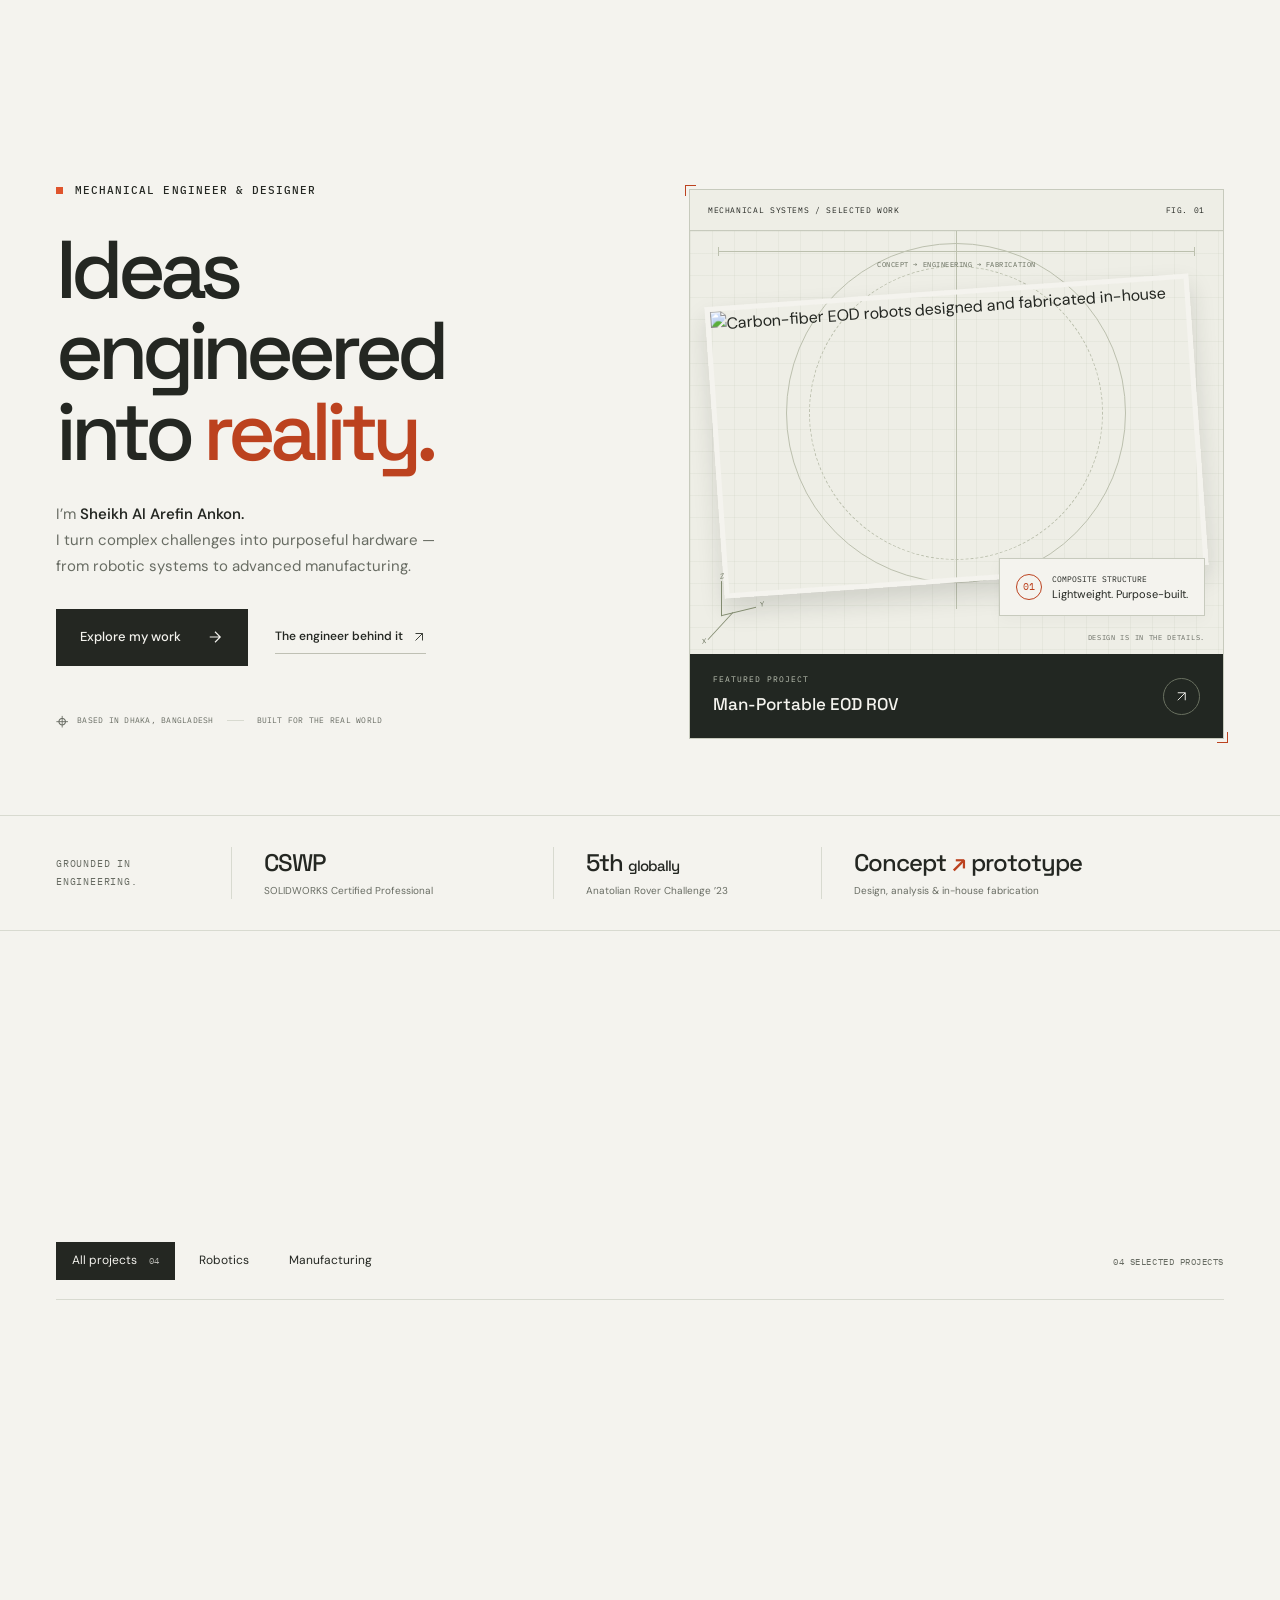
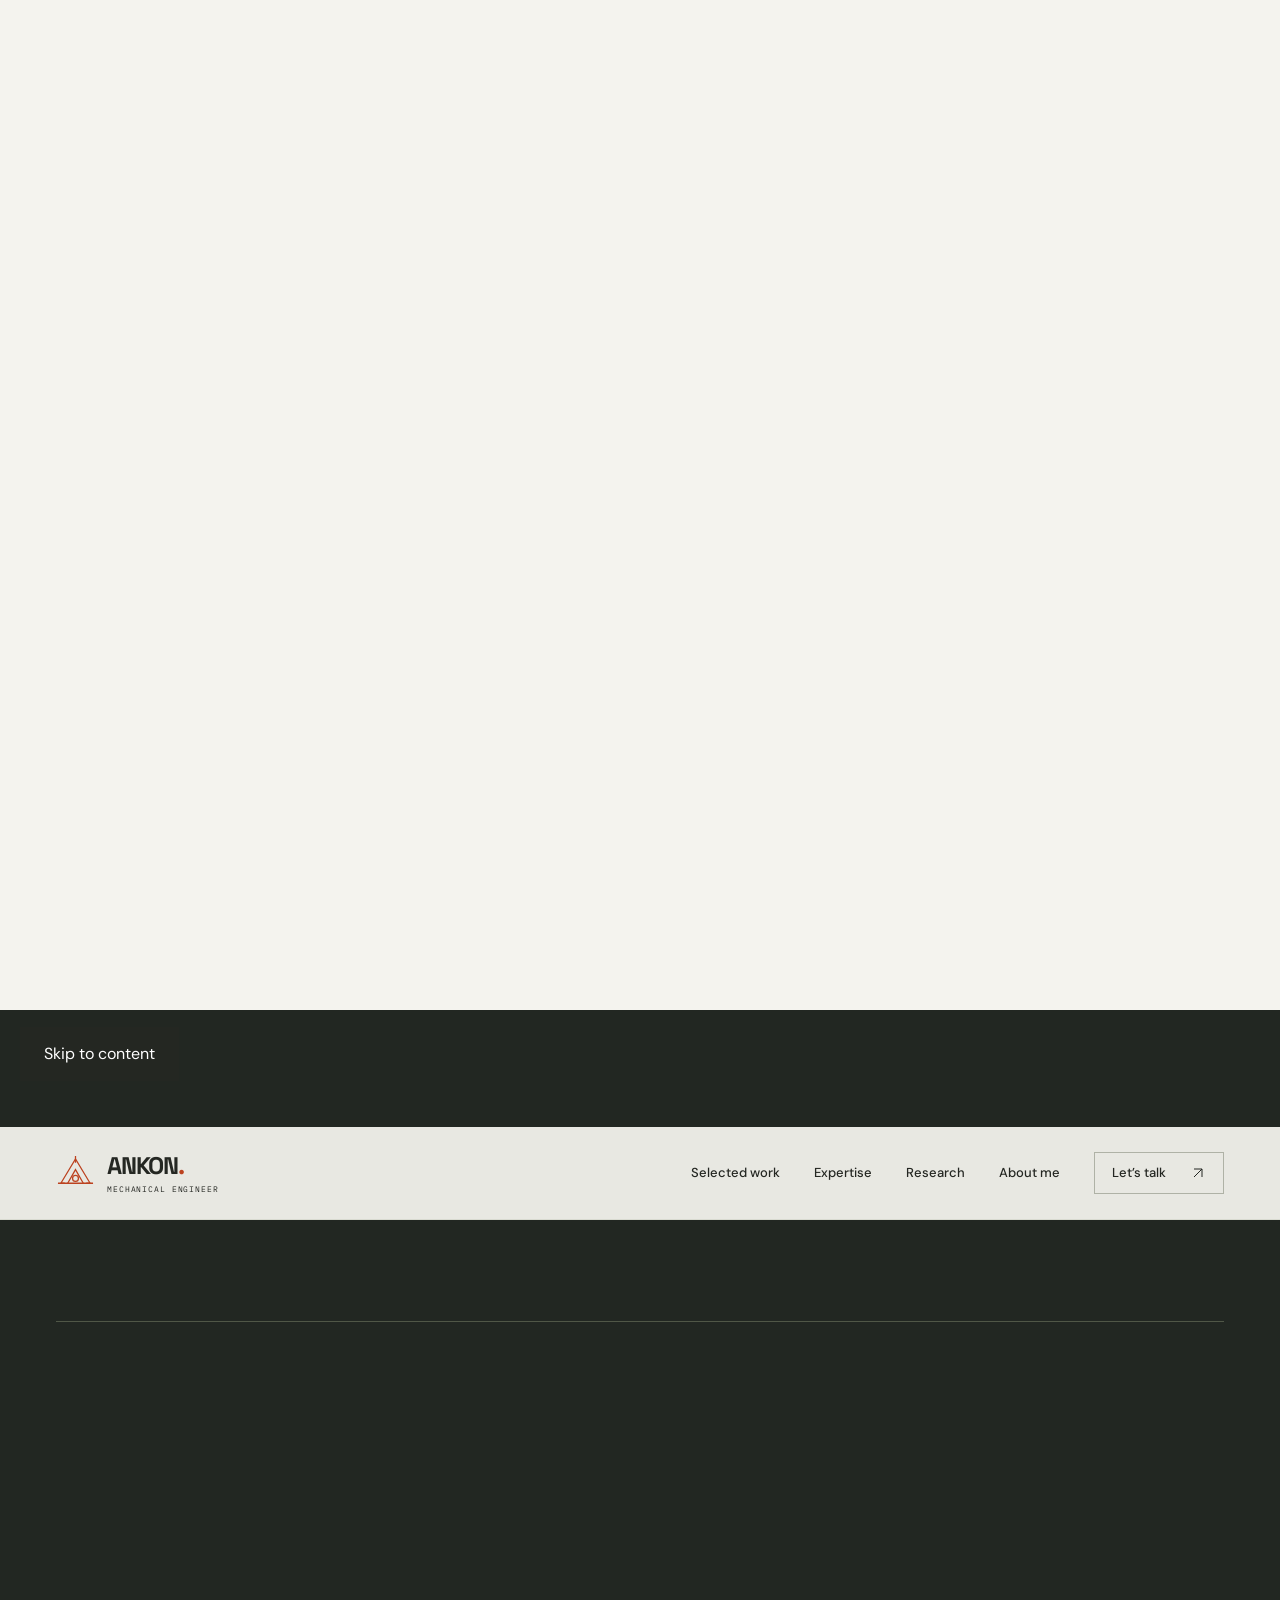
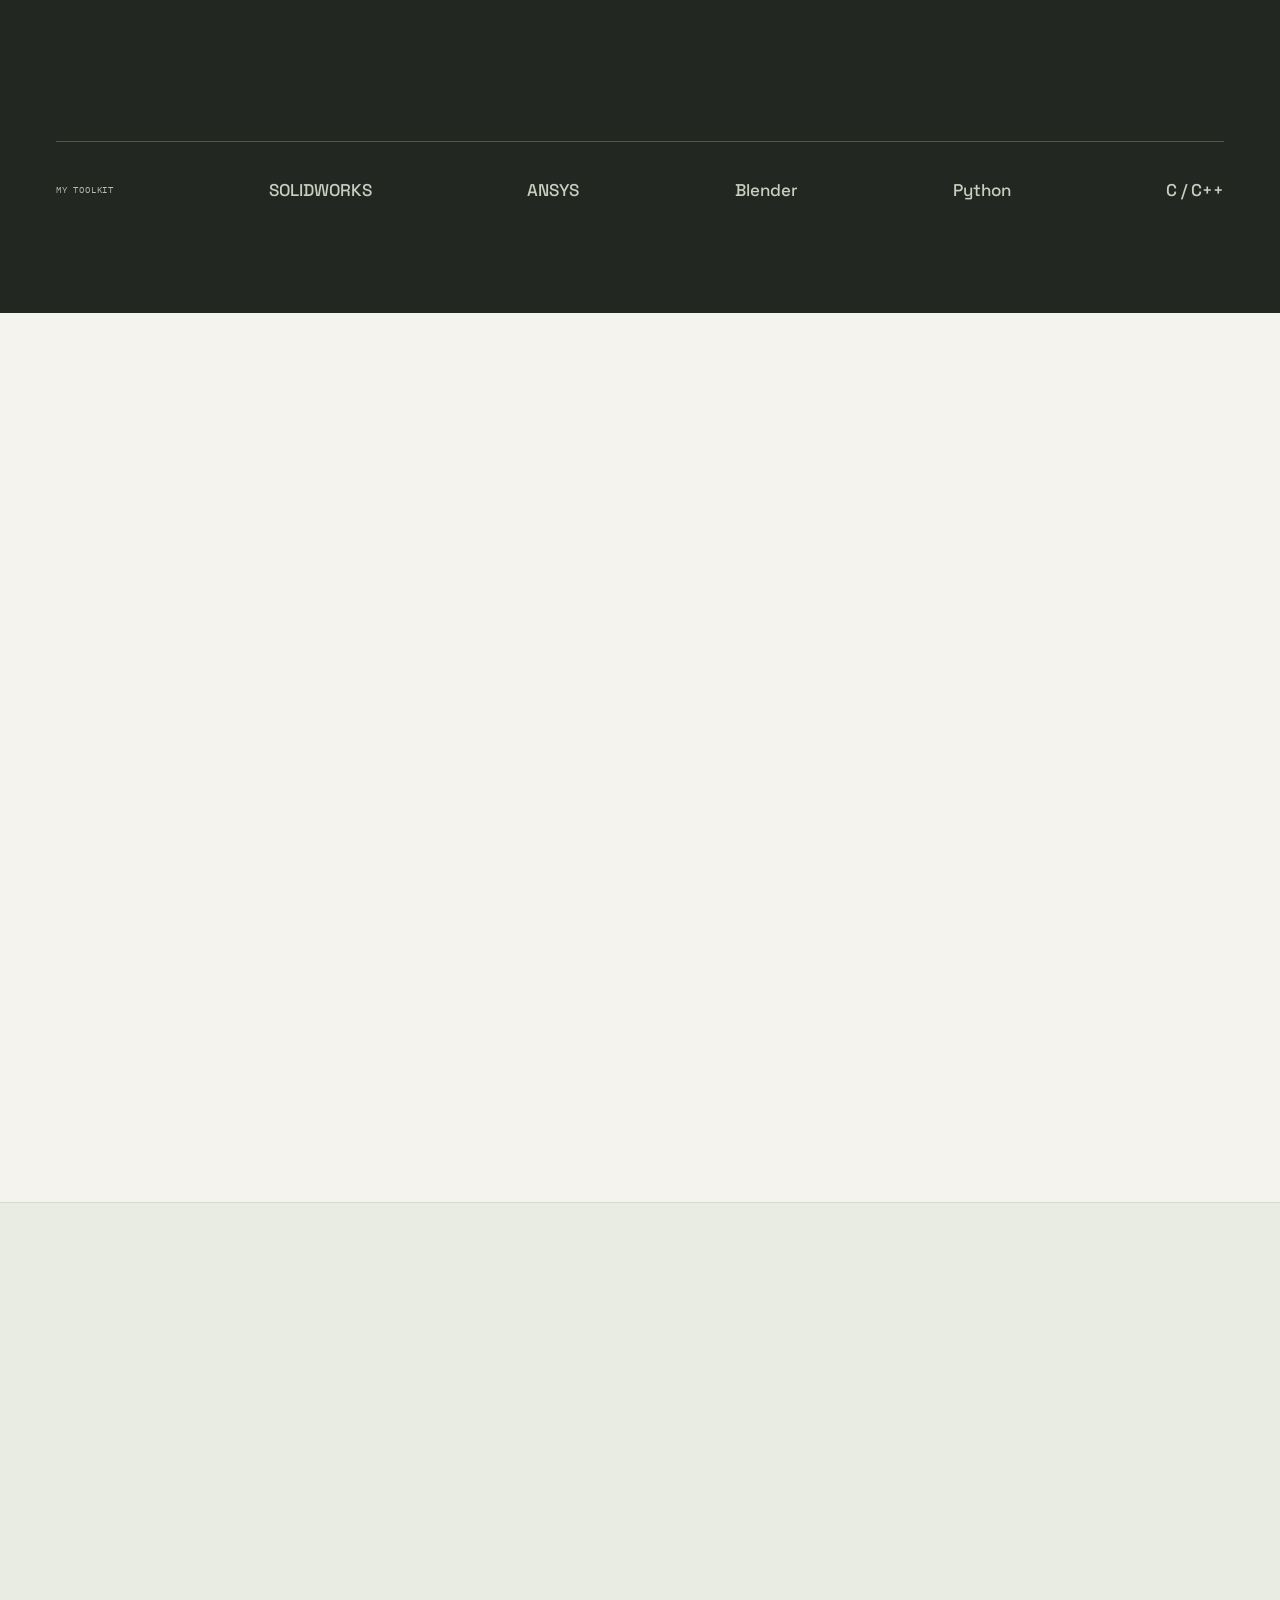
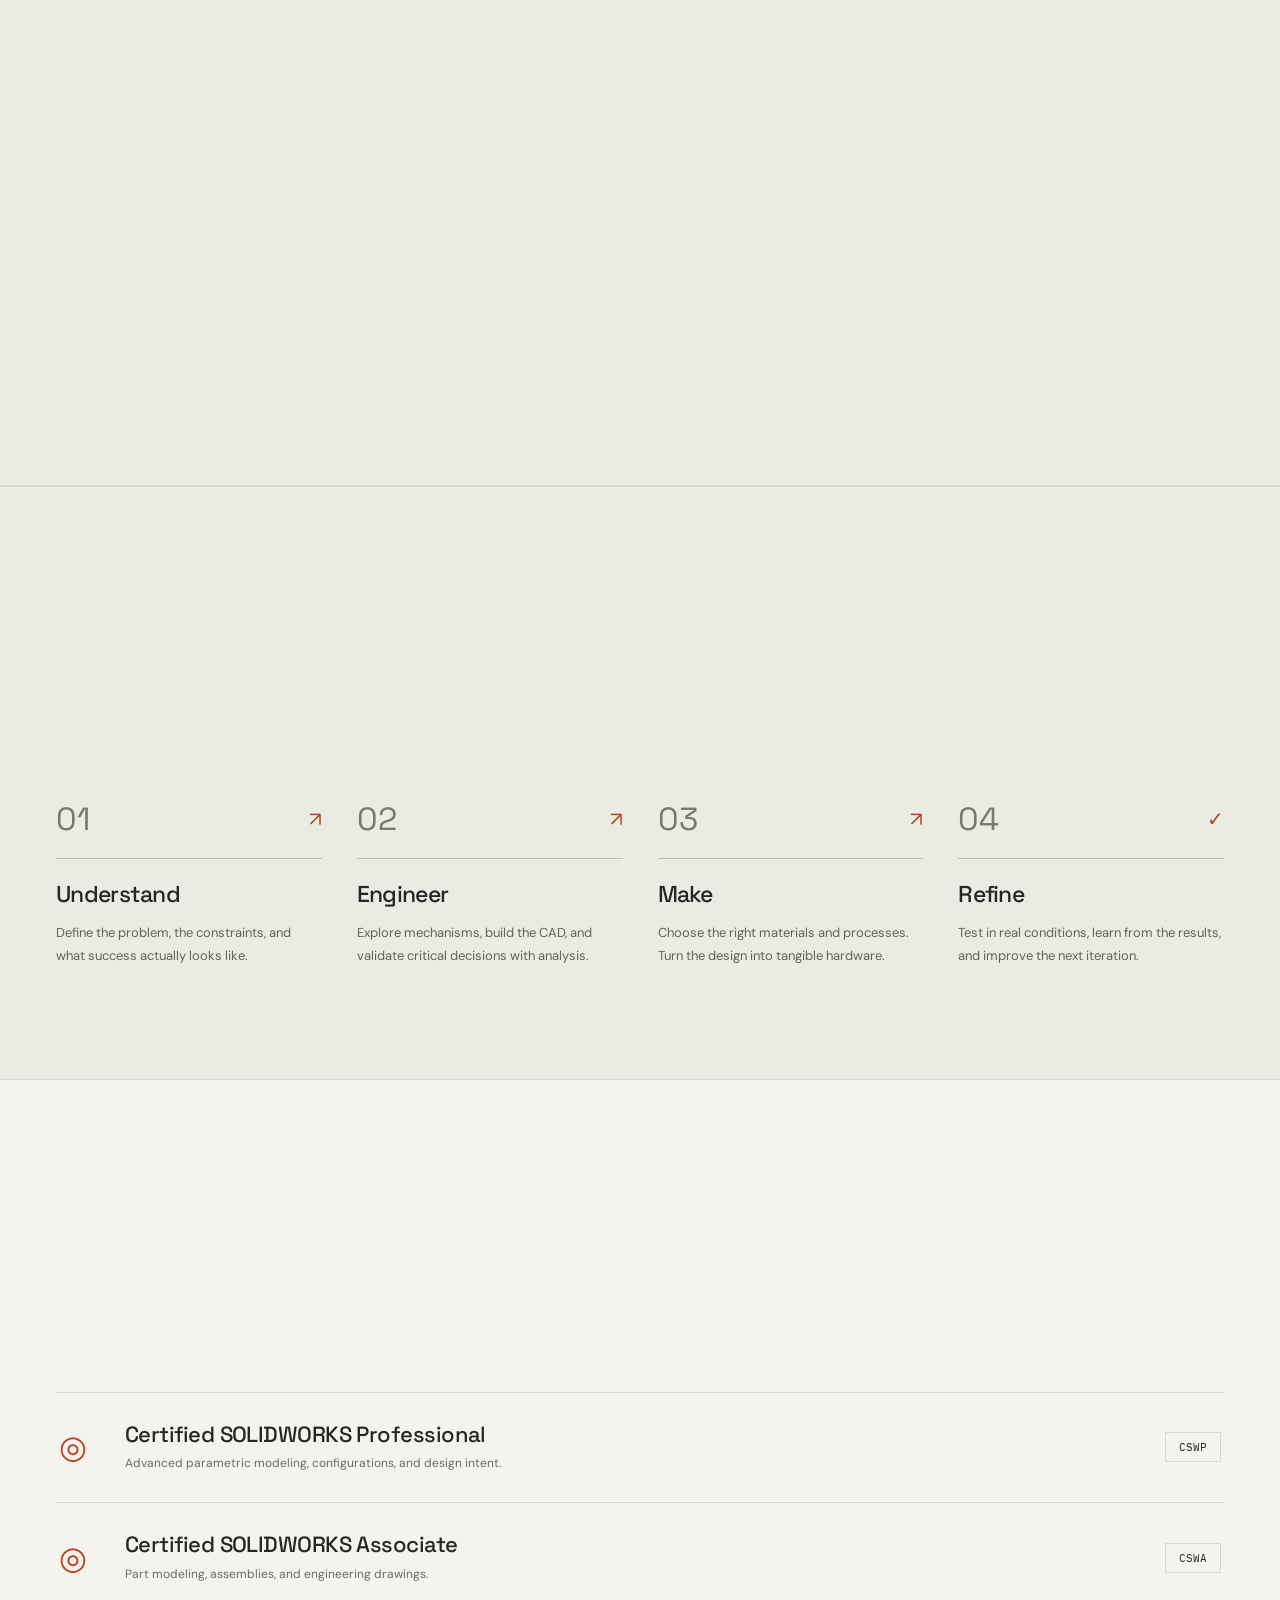
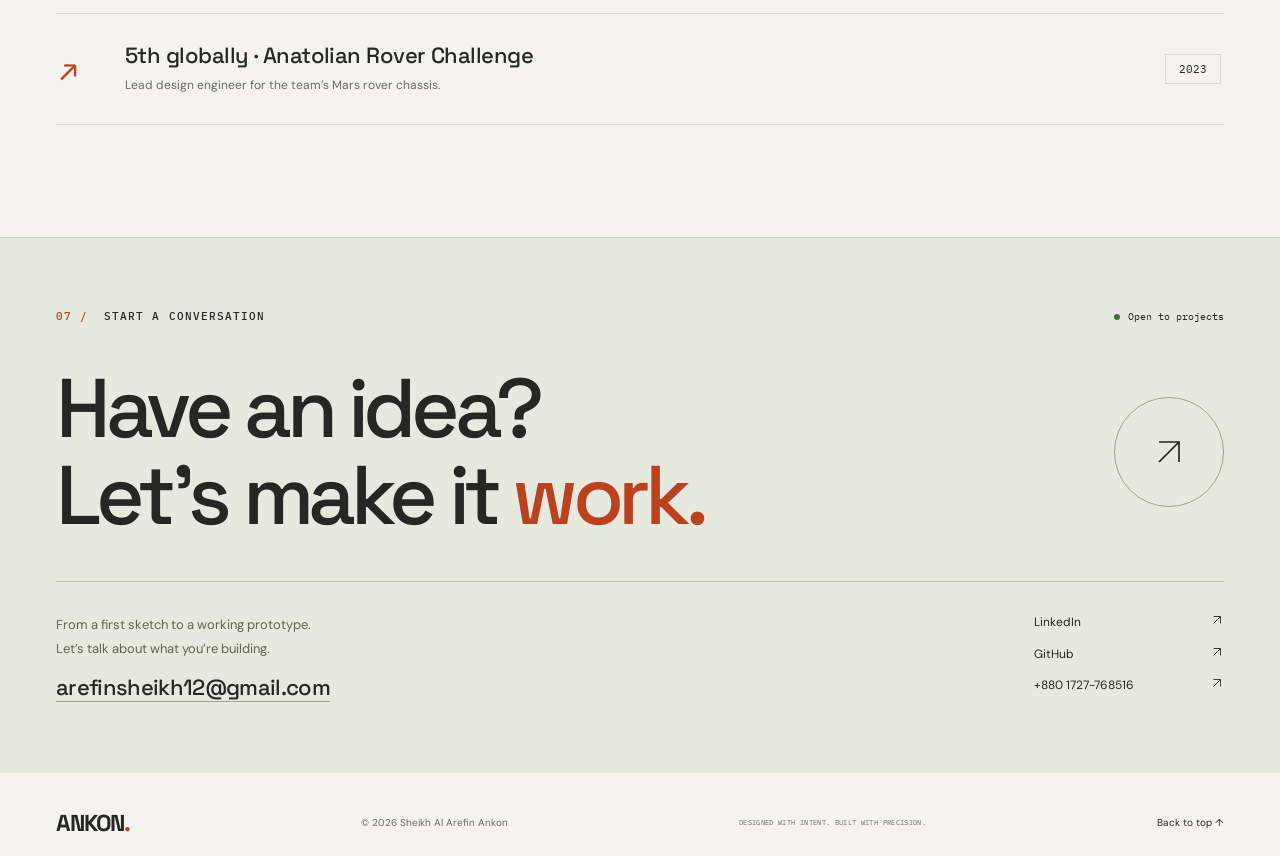
==== about.html @ ac5fb8c0 "Redesign engineering portfolio and add research section" ====
<!DOCTYPE html>
<html lang="en"><head><meta charset="UTF-8">
<meta name="viewport" content="width=device-width, initial-scale=1">
<meta name="theme-color" content="#f4f3ee">
<link rel="preconnect" href="https://fonts.googleapis.com">
<link rel="preconnect" href="https://fonts.gstatic.com" crossorigin>
<link href="https://fonts.googleapis.com/css2?family=DM+Sans:wght@400;450;500;550;600;650;700&family=IBM+Plex+Mono:wght@400;500&family=Space+Grotesk:wght@400;500;600;700&display=swap" rel="stylesheet">
<title>About Ankon — Ankon</title>
<meta http-equiv="refresh" content="0;url=index.html#about">
<link rel="canonical" href="https://arefinsheikh123.github.io/My-Portfolio/#about">
<link rel="stylesheet" href="css/styles.css">
</head><body><main class="section shell"><p class="eyebrow">ANKON / MECHANICAL ENGINEER</p><h1>About Ankon</h1><p>This section is now part of the main portfolio.</p><a class="button button-dark" href="index.html#about">Continue to about ankon →</a></main></body></html>
---- css/styles.css ----
/* Ankon — precision, purpose, and a little workshop character. */
:root {
  --paper: #f4f3ee;
  --white: #fffefb;
  --ink: #242722;
  --muted: #686c63;
  --line: #d8dad0;
  --accent: #bc421f;
  --orange: #df542c;
  --dark: #222722;
  --mono: "IBM Plex Mono", Consolas, monospace;
  --display: "Space Grotesk", Arial, sans-serif;
  --body: "DM Sans", Arial, sans-serif;
}
* { box-sizing: border-box; }
html { scroll-behavior: smooth; scroll-padding-top: 105px; }
body { margin: 0; background: var(--paper); color: var(--ink); font-family: var(--body); font-size: 16px; line-height: 1.6; -webkit-font-smoothing: antialiased; }
h1,h2,h3,p,figure { margin: 0; }
h1,h2,h3 { font-family: var(--display); font-weight: 500; line-height: 1.12; }
a { color: inherit; text-decoration: none; }
button { font: inherit; cursor: pointer; }
button,a { -webkit-tap-highlight-color: transparent; }
button { color: inherit; }
img { display: block; width: 100%; height: auto; }
svg { display: block; width: 22px; height: 22px; stroke: currentColor; stroke-width: 1.5; }
button:focus-visible,a:focus-visible { outline: 3px solid var(--accent); outline-offset: 6px; }
::selection { background: #e7bda4; color: var(--ink); }
[hidden] { display: none !important; }
html:not(.js) .filters { display: none; }
html:not(.js) .menu-toggle { display: none; }
.shell { width: min(1280px, calc(100% - 112px)); margin-inline: auto; }
.section { padding-block: 112px; }
.eyebrow { font-family: var(--mono); font-size: 11px; line-height: 1.6; font-weight: 500; letter-spacing: .095em; display: flex; align-items: center; gap: 12px; }
.section-no { color: var(--accent); margin-right: 4px; }
.orange-dot { width: 7px; height: 7px; background: var(--orange); display: inline-block; flex-shrink: 0; }
.muted { color: var(--muted); }
.skip-link { position: fixed; z-index: 100; background: var(--ink); color: #fff; padding: 14px 24px; left: 20px; top: -100px; }
.skip-link:focus { top: 10px; }
.site-header { position: sticky; top: 0; z-index: 50; background: rgba(244,243,238,.95); border-bottom: 1px solid var(--line); backdrop-filter: blur(16px); }
.nav { height: 92px; display: flex; align-items: center; justify-content: space-between; gap: 30px; }
.brand { display: flex; align-items: center; gap: 12px; }
.brand > svg { width: 39px; height: 39px; stroke-width: 1.3; color: var(--accent); }
.brand > span { font-family: var(--display); font-size: 24px; font-weight: 700; line-height: 1; letter-spacing: -.05em; }
.brand-dot { color: var(--accent); }
.brand small { display: block; font-family: var(--mono); letter-spacing: .11em; font-size: 8px; font-weight: 400; margin-top: 7px; }
.nav-links { display: flex; align-items: center; gap: 34px; font-size: 13px; font-weight: 500; }
.nav-link { padding-block: 10px; position: relative; }
.nav-link::after { content: ""; height: 1px; position: absolute; left: 0; right: 100%; bottom: 4px; background: var(--accent); transition: right .2s; }
.nav-link:hover::after,.nav-link.active::after { right: 0; }
.nav-contact { display: flex; align-items: center; gap: 24px; border: 1px solid #afb2a6; padding: 10px 17px; transition: background .2s, color .2s; }
.nav-contact:hover { background: var(--ink); color: var(--paper); }
.nav-contact svg { width: 16px; height: 16px; }
.menu-toggle { display: none; }
.hero { display: grid; grid-template-columns: 1.08fr 1fr; align-items: center; gap: 55px; padding-block: 79px 76px; }
.hero h1 { font-size: clamp(66px, 6.4vw, 92px); line-height: .99; letter-spacing: -.075em; margin-top: 29px; }
.hero h1 em { color: var(--accent); font-style: normal; }
.hero-intro { color: var(--muted); font-size: 15px; max-width: 400px; margin-top: 29px; line-height: 1.75; }
.hero-intro strong { font-weight: 550; color: var(--ink); }
.hero-actions { display: flex; gap: 27px; align-items: center; margin-top: 29px; }
.button { display: inline-flex; align-items: center; justify-content: center; gap: 25px; padding: 17px 23px; font-weight: 500; font-size: 13px; border: 1px solid transparent; transition: background .2s, transform .2s; }
.button svg { width: 18px; height: 18px; }
.button-dark { background: var(--ink); color: var(--paper); }
.button-dark:hover { background: var(--accent); transform: translateY(-2px); }
.text-link { display: inline-flex; align-items: center; gap: 9px; font-size: 12px; font-weight: 550; border-bottom: 1px solid #bfc0b4; padding-block: 7px; }
.text-link:hover { color: var(--accent); border-color: var(--accent); }
.text-link svg { width: 14px; height: 14px; }
.hero-location { display: flex; align-items: center; gap: 9px; font: 8px var(--mono); letter-spacing: .03em; margin-top: 46px; color: var(--muted); }
.crosshair { font-size: 22px; line-height: .8; }
.location-line { height: 1px; width: 17px; background: var(--line); margin-inline: 4px; }
.hero-visual { position: relative; border: 1px solid #c7cabd; align-self: center; margin-top: 17px; background: #eeeee6; }
.drawing-top { display: flex; justify-content: space-between; padding: 15px 18px; border-bottom: 1px solid #c7cabd; font: 8px var(--mono); letter-spacing: .08em; }
.drawing-field { position: relative; height: 423px; overflow: hidden; background-image: linear-gradient(#c3c9b62e 1px,transparent 1px),linear-gradient(90deg,#c3c9b62e 1px,transparent 1px); background-size: 22px 22px; }
.drawing-orbit { position: absolute; width: 340px; height: 340px; border-radius: 50%; border: 1px solid #bcc0ae; left: 50%; top: 43%; transform: translate(-50%,-50%); }
.drawing-orbit::before { content: ""; position: absolute; inset: 22px; border: 1px dashed #bcc0ae; border-radius: 50%; }
.drawing-orbit::after { content: ""; position: absolute; width: 1px; height: 390px; left: 50%; top: -25px; background: #bcc0ae; }
.dimension-top { position: absolute; left: 28px; right: 28px; top: 20px; text-align: center; font: 7px var(--mono); letter-spacing: .075em; border-top: 1px solid #bcc0ae; padding-top: 8px; color: #646b5a; }
.dimension-top::before,.dimension-top::after { content: ""; position: absolute; height: 9px; width: 1px; background: #bcc0ae; top: -5px; }
.dimension-top::before { left: 0; }.dimension-top::after { right: 0; }
.hero-photo { position: absolute; top: 59px; left: 24px; right: 24px; transform: rotate(-4deg); box-shadow: 0 12px 25px #22272226; border: 5px solid var(--paper); overflow: hidden; }
.hero-photo img { height: 282px; object-fit: cover; transition: transform .6s; }
.hero-photo:hover img { transform: scale(1.04); }
.drawing-callout { position: absolute; bottom: 38px; right: 18px; display: flex; align-items: center; gap: 10px; background: var(--paper); padding: 13px 16px; border: 1px solid #c7cabd; box-shadow: 0 4px 15px #24272208; font: 8px/1.8 var(--mono); }
.callout-number { width: 26px; height: 26px; border: 1px solid var(--accent); border-radius: 50%; color: var(--accent); display: grid; place-items: center; font-size: 10px; }
.drawing-callout b { font: 11px var(--body); }
.drawing-axis { position: absolute; width: 35px; height: 35px; bottom: 42px; left: 31px; border-bottom: 1px solid #828b70; border-left: 1px solid #828b70; transform: skewY(-14deg); }
.drawing-axis::before { content: ""; position: absolute; width: 33px; left: -18px; bottom: -11px; transform: rotate(-40deg); height: 1px; background: #828b70; }
.drawing-axis span { position: absolute; font: 7px var(--mono); color: #67705a; }
.drawing-axis span:nth-child(1) { top: -10px; left: -2px; }.drawing-axis span:nth-child(2) { bottom: -3px; right: -8px; }.drawing-axis span:nth-child(3) { bottom: -26px; left: -20px; }
.drawing-caption { position: absolute; bottom: 12px; right: 18px; font: 7px var(--mono); letter-spacing: .1em; color: var(--muted); }
.drawing-bottom { display: flex; align-items: center; justify-content: space-between; background: var(--dark); color: var(--paper); padding: 20px 23px; }
.drawing-bottom small { display: block; color: #bec4b5; font: 8px var(--mono); letter-spacing: .13em; margin-bottom: 7px; }
.drawing-bottom strong { font-family: var(--display); font-size: 17px; font-weight: 500; }
.round-arrow { width: 37px; height: 37px; border: 1px solid #697060; border-radius: 50%; display: grid; place-items: center; transition: background .2s; }
.round-arrow svg { width: 15px; height: 15px; }
.drawing-bottom:hover .round-arrow { background: var(--accent); }
.corner { position: absolute; width: 11px; height: 11px; border-color: var(--accent); border-style: solid; pointer-events: none; }
.corner-tl { top: -5px; left: -5px; border-width: 1px 0 0 1px; }.corner-br { bottom: -5px; right: -5px; border-width: 0 1px 1px 0; }
.proof-strip { border-block: 1px solid var(--line); }
.proof-inner { display: grid; grid-template-columns: .65fr 1.2fr 1fr 1.5fr; padding-block: 31px; align-items: center; }
.proof-inner > div { border-left: 1px solid var(--line); padding-left: 32px; }
.proof-label { font: 10px/1.8 var(--mono); color: var(--muted); letter-spacing: .08em; }
.proof-inner strong { font: 500 24px var(--display); letter-spacing: -.04em; display: block; }
.proof-inner strong small { font-size: 15px; }
.proof-inner > div > span { display: block; font-size: 10px; color: var(--muted); margin-top: 5px; }
.proof-arrow { color: var(--accent); }
.section-heading { display: flex; align-items: flex-end; justify-content: space-between; gap: 36px; margin-bottom: 48px; }
.section-heading h2,.about-copy h2 { font-size: clamp(36px,4vw,53px); letter-spacing: -.055em; margin-top: 19px; }
.section-heading > p { font-size: 13px; color: var(--muted); line-height: 1.8; padding-bottom: 4px; }
.project-toolbar { display: flex; align-items: center; justify-content: space-between; margin-bottom: 31px; padding-bottom: 19px; border-bottom: 1px solid var(--line); gap: 20px; }
.filters { display: flex; gap: 8px; }
.filter { padding: 8px 15px; background: transparent; border: 1px solid transparent; font-size: 12px; }
.filter.active { background: var(--ink); color: var(--paper); }
.filter:hover:not(.active) { border-color: var(--line); }
.filter span { margin-left: 9px; font: 9px var(--mono); opacity: .7; }
.project-count { font: 9px var(--mono); color: var(--muted); letter-spacing: .06em; }
.work-grid { display: grid; grid-template-columns: 1fr 1fr; gap: 54px 28px; }
.work-card { min-width: 0; }
.work-image { position: relative; aspect-ratio: 1.49; display: block; overflow: hidden; background: #e5e7de; }
.work-image > img { height: 100%; object-fit: cover; transition: transform .55s, filter .55s; }
.work-card:hover .work-image > img { transform: scale(1.045); }
.image-index { position: absolute; top: 18px; left: 18px; font: 8px var(--mono); letter-spacing: .08em; background: var(--paper); padding: 8px 10px; }
.image-arrow { position: absolute; right: 18px; bottom: 18px; width: 40px; height: 40px; display: grid; place-items: center; background: var(--paper); transition: background .2s,color .2s; }
.image-arrow svg { width: 17px; height: 17px; }
.work-card:hover .image-arrow { background: var(--accent); color: #fff; }
.image-award { position: absolute; left: 18px; bottom: 20px; font: 9px var(--mono); background: var(--paper); padding: 8px 10px; }
.work-meta { display: flex; justify-content: space-between; font: 9px var(--mono); color: var(--muted); letter-spacing: .065em; margin-top: 21px; gap: 15px; }
.work-card h3 { font-size: 26px; letter-spacing: -.045em; margin-top: 11px; }
.work-card h3 a:hover { color: var(--accent); }
.work-card > p { font-size: 13px; color: var(--muted); max-width: 470px; margin-top: 12px; line-height: 1.8; }
.tags { display: flex; flex-wrap: wrap; gap: 7px; margin-top: 18px; }
.tags span { font: 9px var(--mono); border: 1px solid var(--line); padding: 6px 9px; color: var(--muted); }
.expertise-section { background: var(--dark); color: var(--paper); }
.expertise-section .muted { color: #a5ae9d; }
.expertise-section .section-no { color: #f7845f; }
.expertise-section .section-heading > p { color: #b8c0b1; }
.expertise-grid { display: grid; grid-template-columns: repeat(3,1fr); border-block: 1px solid #505747; }
.expertise-card { padding: 37px 33px 38px; border-right: 1px solid #505747; }
.expertise-card:first-child { padding-left: 0; }.expertise-card:last-child { border-right: 0; padding-right: 0; }
.expertise-top { display: flex; align-items: flex-start; justify-content: space-between; margin-bottom: 35px; }
.expertise-top svg { width: 57px; height: 57px; stroke: #c6ccbc; stroke-width: 1; }
.expertise-top > span { font: 10px var(--mono); color: #a0aa95; }
.expertise-card h3 { font-size: 29px; letter-spacing: -.035em; }
.expertise-card p { font-size: 13px; color: #b8c0b1; margin-top: 18px; max-width: 290px; line-height: 1.85; }
.expertise-card ul { padding: 0; list-style: none; margin: 25px 0 0; font: 10px/2.4 var(--mono); color: #d1d5c9; }
.expertise-card li::before { content: "+"; color: #f7845f; margin-right: 10px; }
.tool-strip { display: flex; align-items: center; justify-content: space-between; gap: 25px; padding-top: 37px; }
.tool-strip > span { font: 9px var(--mono); color: #b8c0b1; letter-spacing: .09em; }
.tool-strip strong { font: 500 17px var(--display); color: #c9cfbf; }
.about-section { display: grid; grid-template-columns: .85fr 1fr; gap: 100px; align-items: center; }
.portrait-wrap { position: relative; padding: 17px 17px 0; border: 1px solid var(--line); }
.portrait-image { overflow: hidden; }
.portrait-image img { aspect-ratio: .82; object-fit: cover; filter: saturate(.58); }
.portrait-mark { position: absolute; bottom: 26px; right: 29px; color: var(--paper); font: 500 110px var(--display); line-height: 1; letter-spacing: -.08em; }
.portrait-caption { display: flex; justify-content: space-between; gap: 10px; font: 7px var(--mono); color: var(--muted); padding-block: 17px; }
.about-copy h2 { font-size: clamp(34px,3.5vw,46px); }
.about-lead { font-size: 16px; line-height: 1.75; margin-top: 26px; }
.about-copy > p:not(.eyebrow):not(.about-lead) { font-size: 13px; line-height: 1.9; color: var(--muted); margin-top: 15px; }
.timeline { margin-top: 25px; border-top: 1px solid var(--line); }
.timeline > div { display: grid; grid-template-columns: 85px 1fr; gap: 16px; padding-block: 15px; border-bottom: 1px solid var(--line); }
.timeline > div > span { font: 9px var(--mono); padding-top: 5px; color: var(--accent); }
.timeline strong { font-weight: 550; font-size: 12px; display: block; }
.timeline small { display: block; font-size: 11px; color: var(--muted); margin-top: 3px; }
.about-copy > .text-link { margin-top: 20px; }
.research-section { background: #e9ece3; border-block: 1px solid var(--line); }
.research-grid { display: grid; grid-template-columns: repeat(3, minmax(0, 1fr)); gap: 20px; }
.research-card { min-width: 0; background: var(--paper); border: 1px solid #cdd2c5; display: flex; flex-direction: column; transition: border-color .2s, transform .2s; }
.research-card:hover { border-color: var(--accent); transform: translateY(-4px); }
.research-art { position: relative; height: 190px; overflow: hidden; display: grid; place-items: center; border-bottom: 1px solid #cdd2c5; color: #697664; background-color: #e1e7db; background-image: linear-gradient(#aeb9a344 1px, transparent 1px), linear-gradient(90deg, #aeb9a344 1px, transparent 1px); background-size: 20px 20px; }
.research-art::before,.research-art::after { content: ""; position: absolute; pointer-events: none; }
.research-art::before { width: 1px; height: 100%; left: 50%; background: #aeb9a380; }
.research-art::after { height: 1px; width: 100%; top: 50%; background: #aeb9a380; }
.art-coordinate { position: absolute; z-index: 2; right: 13px; bottom: 10px; font: 8px var(--mono); letter-spacing: .06em; background: #e1e7db; padding: 2px 4px; }
.gear-ring { width: 126px; height: 126px; border: 2px solid #6b806d; border-radius: 50%; z-index: 1; box-shadow: 0 0 0 14px #e1e7db, 0 0 0 15px #95a68b; }
.gear-ring::before,.gear-ring::after { content: ""; position: absolute; width: 90px; height: 90px; border: 1px dashed #6b806d; border-radius: 50%; top: 50%; left: 50%; transform: translate(-50%,-50%); }
.gear-ring::after { width: 42px; height: 42px; border-style: solid; }
.gear-core { position: absolute; z-index: 2; width: 12px; height: 12px; border-radius: 50%; background: var(--accent); }
.layer { position: absolute; width: 145px; height: 55px; border: 1px solid #6b806d; transform: skewY(-21deg); background: #b9cab44d; z-index: 1; }
.layer-one { top: 39px; }.layer-two { top: 68px; }.layer-three { top: 97px; }
.research-art-layers .art-coordinate { background: #e1e7db; }
.analysis-beam { z-index: 1; width: 170px; height: 36px; border: 1px solid #6b806d; background: linear-gradient(90deg, transparent 12%, #c17b6044 50%, transparent 88%); transform: translateY(18px); }
.analysis-load { position: absolute; z-index: 2; top: 31px; left: calc(50% - 13px); font: 58px var(--display); color: var(--accent); line-height: 1; }
.analysis-baseline { position: absolute; z-index: 1; width: 210px; border-top: 2px solid #6b806d; top: 130px; }
.research-content { padding: 27px 25px 24px; display: flex; flex-direction: column; flex: 1; }
.research-index { font: 9px var(--mono); color: var(--accent); letter-spacing: .04em; }
.research-content h3 { font-size: 26px; letter-spacing: -.045em; margin-top: 14px; max-width: 280px; }
.research-content > p:not(.research-index) { color: var(--muted); font-size: 13px; line-height: 1.8; margin-top: 15px; }
.research-footer { display: flex; flex-wrap: wrap; align-items: center; justify-content: space-between; gap: 13px; margin-top: auto; padding-top: 28px; }
.research-footer > span { font: 8px var(--mono); color: var(--muted); letter-spacing: .02em; }
.research-footer a { display: inline-flex; align-items: center; gap: 5px; white-space: nowrap; border-bottom: 1px solid #9ea896; padding-bottom: 3px; font-size: 10px; }
.research-footer a:hover { color: var(--accent); border-color: var(--accent); }
.research-footer svg { width: 12px; height: 12px; }
.process-section { background: #eaece3; border-block: 1px solid var(--line); }
.process-grid { display: grid; grid-template-columns: repeat(4,1fr); gap: 35px; }
.process-num { font: 32px var(--display); color: #737b69; padding-bottom: 19px; border-bottom: 1px solid #bcc3b1; display: flex; align-items: center; justify-content: space-between; }
.process-num > span { font: 20px var(--body); color: var(--accent); }
.process-grid h3 { font-size: 23px; margin-top: 23px; letter-spacing: -.03em; }
.process-grid p { font-size: 13px; color: #5d6556; margin-top: 13px; line-height: 1.8; }
.credential-list { border-top: 1px solid var(--line); }
.credential-list article { display: flex; gap: 28px; align-items: center; padding: 29px 3px; border-bottom: 1px solid var(--line); }
.credential-icon { font: 32px var(--display); width: 38px; color: var(--accent); }
.credential-list h3 { font-size: 22px; letter-spacing: -.025em; }
.credential-list p { font-size: 12px; color: var(--muted); margin-top: 8px; }
.credential-label { font: 11px var(--mono); margin-left: auto; padding: 7px 13px; border: 1px solid var(--line); white-space: nowrap; }
.contact-section { background: #e6e9de; padding-block: 70px; border-top: 1px solid #cbd0c0; }
.contact-top { display: flex; align-items: center; justify-content: space-between; gap: 25px; }
.availability { display: flex; gap: 8px; align-items: center; font: 10px var(--mono); }
.availability i { height: 6px; width: 6px; border-radius: 50%; background: #456b3e; }
.contact-heading { display: flex; align-items: center; justify-content: space-between; gap: 30px; padding-block: 39px 42px; border-bottom: 1px solid #bbc2ad; }
.contact-heading h2 { font-size: clamp(48px,6.5vw,86px); letter-spacing: -.065em; line-height: 1.05; }
.contact-heading h2 em { color: var(--accent); font-style: normal; }
.contact-circle { display: grid; place-items: center; height: 110px; width: 110px; flex-shrink: 0; border: 1px solid #9ba58d; border-radius: 50%; transition: background .2s,color .2s, transform .2s; }
.contact-circle svg { width: 40px; height: 40px; stroke-width: 1; }
.contact-circle:hover { background: var(--accent); border-color: var(--accent); color: #fff; transform: rotate(5deg); }
.contact-bottom { display: flex; justify-content: space-between; gap: 30px; padding-top: 31px; }
.contact-bottom p { font-size: 13px; color: #5c6652; line-height: 1.8; }
.email-link { font: 500 22px var(--display); letter-spacing: -.03em; display: inline-block; border-bottom: 1px solid #9ba58d; margin-top: 13px; }
.email-link:hover { color: var(--accent); }
.contact-links { display: flex; flex-direction: column; gap: 12px; min-width: 190px; }
.contact-links a { font-size: 12px; display: flex; justify-content: space-between; gap: 30px; }
.contact-links a:hover { color: var(--accent); }
.contact-links svg { width: 14px; height: 14px; }
.footer-inner { min-height: 100px; display: flex; align-items: center; justify-content: space-between; gap: 25px; }
.footer-name { font: 700 23px var(--display); letter-spacing: -.05em; }
.footer-inner p { font-size: 10px; color: var(--muted); }
.footer-note { font: 7px var(--mono); color: var(--muted); letter-spacing: .05em; }
.back-top { font-size: 10px; }
.reveal { transition: opacity .65s,transform .65s; }
.reveal.is-pending { opacity: 0; transform: translateY(20px); }
/* Project case studies */
.case-hero { padding-block: 52px 55px; }
.breadcrumb { font: 10px var(--mono); color: var(--muted); display: inline-flex; gap: 12px; align-items: center; padding-block: 8px; }
.breadcrumb:hover { color: var(--accent); }
.case-hero .eyebrow { margin-top: 45px; color: var(--accent); }
.case-hero h1 { font-size: clamp(44px,6.3vw,82px); letter-spacing: -.065em; max-width: 940px; margin-top: 17px; }
.case-intro { display: flex; align-items: end; justify-content: space-between; gap: 40px; margin-top: 26px; }
.case-intro > p { max-width: 590px; color: var(--muted); font-size: 16px; }
.case-index { font: 10px var(--mono); color: var(--muted); white-space: nowrap; }
.case-image { background: #e5e7de; padding: 18px; border: 1px solid var(--line); }
.case-image img { max-height: 650px; width: 100%; object-fit: contain; background: #e5e7de; }
.case-image figcaption { display: flex; justify-content: space-between; gap: 24px; padding-top: 14px; font: 9px var(--mono); color: var(--muted); }
.case-overview { display: grid; grid-template-columns: 1.4fr 1fr; gap: 95px; align-items: start; }
.case-body h2 { font-size: 43px; letter-spacing: -.05em; margin: 18px 0 27px; }
.case-body > p:not(.eyebrow) { color: var(--muted); font-size: 15px; line-height: 1.9; margin-bottom: 17px; }
.spec-panel { padding: 29px; border: 1px solid var(--line); background: #eaece3; }
.spec-panel h3 { font: 11px var(--mono); letter-spacing: .08em; margin-bottom: 25px; }
.spec-panel dl { margin: 0; }
.spec-panel dl > div { border-top: 1px solid #ccd0c1; padding-block: 17px; }
.spec-panel dt { font: 10px var(--mono); color: var(--muted); }
.spec-panel dd { font-size: 16px; margin: 7px 0 0; }
.case-highlight-grid { display: grid; grid-template-columns: repeat(3,1fr); gap: 30px; }
.case-highlight-grid article { padding: 28px 0; border-top: 1px solid #bcc3b1; }
.case-highlight-grid span { font: 11px var(--mono); color: var(--accent); }
.case-highlight-grid h3 { margin-top: 24px; font-size: 26px; letter-spacing: -.035em; }
.case-highlight-grid p { margin-top: 18px; font-size: 14px; line-height: 1.85; color: #5d6556; }
.next-project { display: flex; align-items: center; justify-content: space-between; gap: 35px; }
.next-project h2 { font-size: clamp(30px,4vw,50px); letter-spacing: -.05em; margin-top: 15px; }
.next-project > a { width: 68px; height: 68px; flex-shrink: 0; border: 1px solid var(--line); display: grid; place-items: center; }
.next-project > a:hover { color: white; background: var(--accent); }
@media (min-width: 1600px) { .hero { padding-block: 100px; } .drawing-field { height: 465px; }.hero-photo img { height: 320px; } }
@media (max-width: 1150px) {
  .shell { width: calc(100% - 72px); }
  .hero { gap: 35px; padding-block: 62px; }
  .hero h1 { font-size: 73px; }
  .hero-actions { gap: 16px; flex-wrap: wrap; }
  .hero-location { font-size: 7px; }
  .drawing-field { height: 380px; }.hero-photo img { height: 235px; }
  .drawing-top { font-size: 7px; padding-inline: 12px; }
  .drawing-callout { bottom: 30px; }
  .proof-inner > div { padding-left: 23px; }.proof-inner strong { font-size: 21px; }
  .about-section { gap: 55px; }
  .expertise-card { padding-inline: 25px; }
  .portrait-caption { font-size: 6px; }
  .footer-note { display: none; }
}
@media (max-width: 900px) {
  .shell { width: calc(100% - 48px); }
  .section { padding-block: 78px; }
  .nav { height: 78px; }.nav-links { gap: 22px; }
  .hero { gap: 24px; }
  .hero h1 { font-size: 62px; }.hero .eyebrow { font-size: 8px; }
  .hero-intro { font-size: 13px; }
  .hero-location { flex-wrap: wrap; line-height: 1.8; margin-top: 29px; }
  .hero-photo { left: 15px; right: 15px; }.hero-photo img { height: 220px; }
  .drawing-field { height: 365px; }.drawing-callout { right: 12px; }
  .drawing-orbit { width: 280px; height: 280px; }
  .drawing-top { letter-spacing: 0; font-size: 6px; }
  .dimension-top { font-size: 6px; left: 12px; right: 12px; }
  .drawing-bottom { padding: 18px 15px; }.drawing-bottom strong { font-size: 15px; }
  .hero-actions .button { padding: 14px 19px; }
  .proof-inner { grid-template-columns: 1fr 1fr 1.35fr; gap: 15px; }
  .proof-label { display: none; }.proof-inner > div { padding-left: 18px; }.proof-inner > div:nth-child(2) { border-left: 0; padding-left: 0; }
  .proof-inner strong { font-size: 19px; }.proof-inner > div > span { font-size: 9px; }
  .section-heading > p { max-width: 260px; }.desktop-break { display: none; }
  .expertise-card { padding-inline: 21px; }.expertise-card h3 { font-size: 25px; }
  .expertise-card ul { font-size: 9px; }.tool-strip { flex-wrap: wrap; justify-content: flex-start; gap: 26px; }
  .about-section { gap: 36px; grid-template-columns: .85fr 1fr; }
  .research-content { padding-inline: 20px; }
  .research-content h3 { font-size: 23px; }
  .about-copy h2 { font-size: 34px; }.portrait-caption { flex-direction: column; font-size: 7px; }
  .process-grid { gap: 23px; }.process-grid h3 { font-size: 21px; }
  .case-overview { gap: 45px; }.case-body h2 { font-size: 36px; }
}
@media (max-width: 700px) {
  html { scroll-padding-top: 88px; }
  .shell { width: calc(100% - 40px); }
  .section { padding-block: 65px; }
  .nav { height: 76px; }.brand > span { font-size: 22px; }.brand > svg { width: 35px; height: 35px; }
  .menu-toggle { display: flex; width: 44px; height: 44px; flex-direction: column; justify-content: center; align-items: center; gap: 6px; background: transparent; border: 1px solid var(--line); }
  .menu-toggle span { width: 18px; height: 1px; background: var(--ink); transition: transform .2s; }
  .menu-toggle[aria-expanded="true"] span:first-child { transform: translateY(3.5px) rotate(45deg); }
  .menu-toggle[aria-expanded="true"] span:last-child { transform: translateY(-3.5px) rotate(-45deg); }
  .nav-links { display: none; position: absolute; top: 76px; left: 0; right: 0; padding: 16px 20px 24px; background: var(--paper); border-bottom: 1px solid var(--line); box-shadow: 0 15px 20px #2427220a; flex-direction: column; align-items: stretch; gap: 4px; }
  .nav-links.is-open { display: flex; }.nav-link { padding: 13px 2px; }.nav-contact { margin-top: 10px; justify-content: space-between; }.nav-link::after { display: none; }
  html:not(.js) .site-header { position: static; }
  html:not(.js) .nav { height: auto; min-height: 76px; flex-wrap: wrap; padding-block: 16px; gap: 12px; }
  html:not(.js) .nav-links { display: flex; position: static; flex-basis: 100%; padding: 0; border: 0; box-shadow: none; flex-direction: row; flex-wrap: wrap; gap: 18px; }
  .hero { grid-template-columns: 1fr; padding-block: 45px 48px; gap: 37px; }
  .hero .eyebrow { font-size: 9px; }
  .hero h1 { font-size: clamp(61px,13.5vw,86px); margin-top: 24px; }
  .hero-intro { font-size: 14px; max-width: 410px; margin-top: 23px; }
  .hero-actions { gap: 20px; margin-top: 24px; }.hero-location { font-size: 7px; }
  .hero-visual { margin: 0; }.drawing-field { height: 385px; }.hero-photo { left: 25px; right: 25px; }.hero-photo img { height: 250px; }
  .drawing-top { font-size: 8px; padding: 13px 16px; }.dimension-top { font-size: 7px; }
  .drawing-bottom { padding: 18px 22px; }.drawing-bottom strong { font-size: 18px; }
  .drawing-callout { bottom: 21px; right: 15px; }.drawing-caption { display: none; }
  .drawing-orbit { height: 320px; width: 320px; }
  .proof-inner { padding-block: 23px; grid-template-columns: 1fr 1fr; gap: 24px 14px; }
  .proof-inner > div:last-child { grid-column: 1/-1; border-left: 0; border-top: 1px solid var(--line); padding: 18px 0 0; display: flex; align-items: center; justify-content: space-between; gap: 15px; }
  .proof-inner > div:last-child > span { max-width: 115px; margin: 0; }
  .proof-inner strong { font-size: 21px; }.proof-inner > div > span { font-size: 9px; }
  .section-heading { flex-direction: column; align-items: flex-start; gap: 21px; margin-bottom: 30px; }
  .section-heading h2,.about-copy h2 { font-size: 39px; margin-top: 15px; }
  .section-heading > p { max-width: 350px; font-size: 13px; }.eyebrow { font-size: 9px; gap: 8px; }
  .project-toolbar { align-items: start; }.project-count { display: none; }
  .filters { gap: 3px; flex-wrap: wrap; }.filter { padding: 9px 11px; font-size: 11px; }.filter span { margin-left: 5px; }
  .work-grid { grid-template-columns: 1fr; gap: 39px; }.work-image { aspect-ratio: 1.3; }
  .work-card h3 { font-size: 26px; }.work-meta { font-size: 8px; }
  .expertise-grid { grid-template-columns: 1fr; }
  .expertise-card,.expertise-card:first-child,.expertise-card:last-child { border-right: 0; border-bottom: 1px solid #505747; padding: 29px 0; }
  .expertise-card:last-child { border-bottom: 0; }
  .expertise-top { margin-bottom: 23px; }.expertise-top svg { width: 49px; height: 49px; }
  .expertise-card h3 { font-size: 31px; }.expertise-card h3 br { display: none; }.expertise-card p { max-width: none; }.expertise-card ul { font-size: 10px; }
  .tool-strip { gap: 20px; }.tool-strip > span { width: 100%; }.tool-strip strong { font-size: 15px; }
  .about-section { grid-template-columns: 1fr; gap: 39px; }.portrait-wrap { max-width: 440px; }.portrait-image img { aspect-ratio: .92; }.portrait-caption { flex-direction: row; font-size: 6px; }
  .research-grid { grid-template-columns: 1fr; gap: 15px; }
  .research-card { display: grid; grid-template-columns: minmax(115px, .75fr) 1.25fr; }
  .research-art { height: auto; min-height: 245px; border-bottom: 0; border-right: 1px solid #cdd2c5; }
  .research-content { padding: 21px; }
  .research-content h3 { font-size: 23px; }
  .research-footer { padding-top: 20px; }
  .about-lead { font-size: 15px; }.about-copy > p:not(.eyebrow):not(.about-lead) { font-size: 14px; }
  .timeline > div { grid-template-columns: 78px 1fr; gap: 12px; }
  .process-grid { grid-template-columns: 1fr 1fr; gap: 32px 23px; }.process-grid h3 { font-size: 23px; }.process-num { font-size: 29px; }
  .credential-list article { gap: 13px; flex-wrap: wrap; padding-block: 25px; }.credential-icon { width: 24px; font-size: 27px; }.credential-list article > div { width: calc(100% - 40px); }.credential-list h3 { font-size: 20px; }.credential-label { margin-left: 37px; font-size: 9px; padding: 4px 9px; }
  .contact-section { padding-block: 45px; }.contact-top { flex-wrap: wrap; gap: 18px; }.availability { font-size: 9px; }
  .contact-heading { gap: 15px; padding-block: 30px; }.contact-heading h2 { font-size: clamp(40px,8.9vw,62px); }.contact-circle { width: 57px; height: 57px; }.contact-circle svg { width: 26px; height: 26px; }
  .contact-bottom { flex-direction: column; gap: 27px; }.email-link { font-size: 20px; }.contact-links { max-width: 260px; }
  .footer-inner { padding-block: 25px; flex-wrap: wrap; gap: 15px; }.footer-name { font-size: 21px; }.footer-inner p { order: 3; flex-basis: 100%; font-size: 9px; }.back-top { margin-left: auto; }
  .case-hero { padding-block: 32px 35px; }.case-hero .eyebrow { margin-top: 30px; }.case-hero h1 { font-size: 48px; }.case-intro { align-items: start; flex-direction: column; gap: 18px; }.case-intro p { font-size: 14px; }
  .case-image { padding: 10px; }.case-image figcaption { font-size: 7px; gap: 15px; }.case-image figcaption span:last-child { display: none; }
  .case-overview { grid-template-columns: 1fr; gap: 35px; }.case-body h2 { font-size: 36px; }.case-body > p:not(.eyebrow) { font-size: 14px; }.spec-panel { padding: 24px; }
  .case-highlight-grid { grid-template-columns: 1fr; gap: 0; }.case-highlight-grid h3 { margin-top: 14px; }.next-project > a { width: 45px; height: 45px; }.next-project h2 { font-size: 32px; }
}
@media (max-width: 360px) {
  .shell { width: calc(100% - 32px); }.hero .eyebrow { font-size: 8px; }.hero h1 { font-size: 58px; }
  .drawing-top { font-size: 6px; }.drawing-field { height: 335px; }.hero-photo img { height: 200px; }.drawing-orbit { width: 260px; height: 260px; }
  .research-card { display: flex; }
  .research-art { height: 160px; min-height: 0; border-right: 0; border-bottom: 1px solid #cdd2c5; }
  .process-grid { grid-template-columns: 1fr; }.proof-inner > div:last-child { align-items: start; flex-direction: column; }.proof-inner > div:last-child > span { max-width: none; }
}
@media (max-width: 520px) {
  .research-card { display: flex; }
  .research-art { height: 175px; min-height: 0; border-right: 0; border-bottom: 1px solid #cdd2c5; }
  .research-content { padding: 23px; }
  .research-content h3 { max-width: none; }
}
@media (prefers-reduced-motion: reduce) {
  html { scroll-behavior: auto; }
  *,*::before,*::after { animation: none !important; transition: none !important; }
  .reveal.is-pending { opacity: 1; transform: none; }
}
@media print {
  .site-header,.filters,.hero-actions,.contact-circle,.back-top { display: none; }
  .shell { width: 100%; }.section { padding-block: 30px; }.reveal.is-pending { opacity: 1; transform: none; }
  body { background: white; }.expertise-section { background: #eee; color: #111; }
}
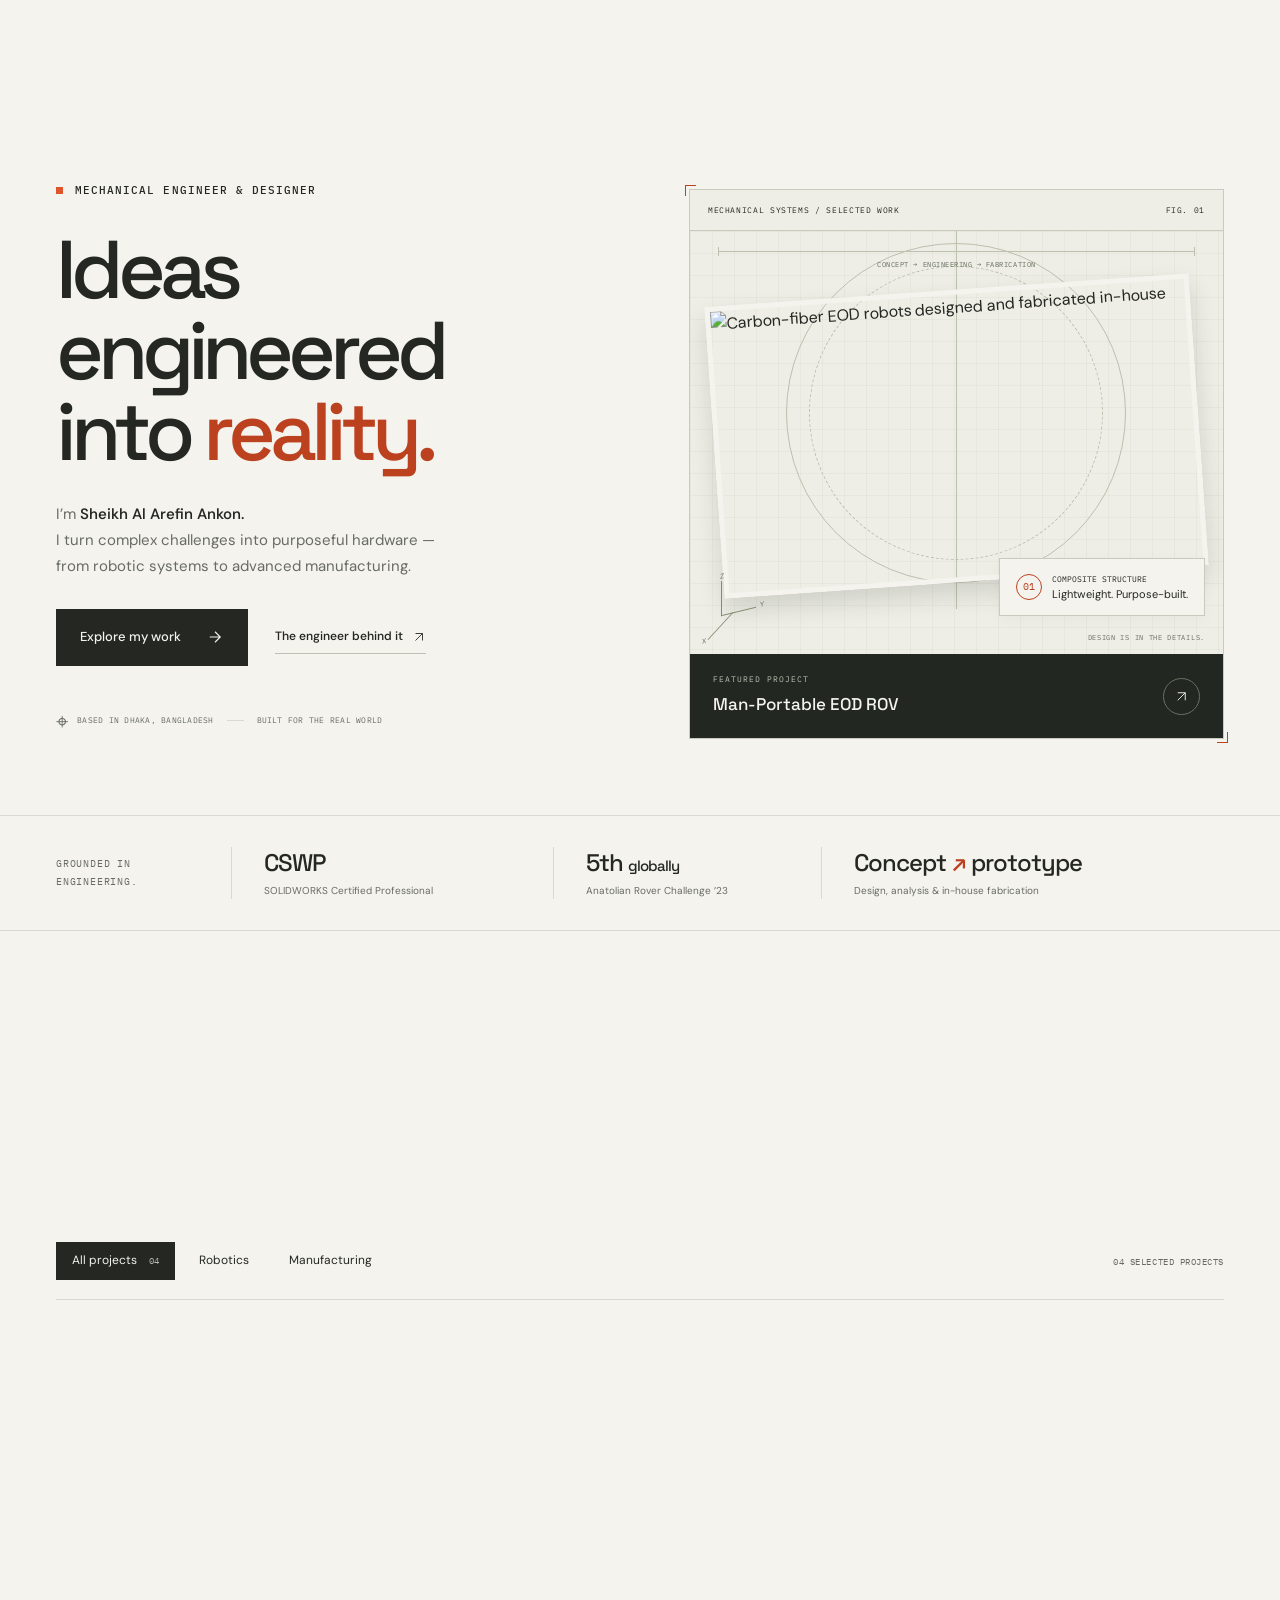
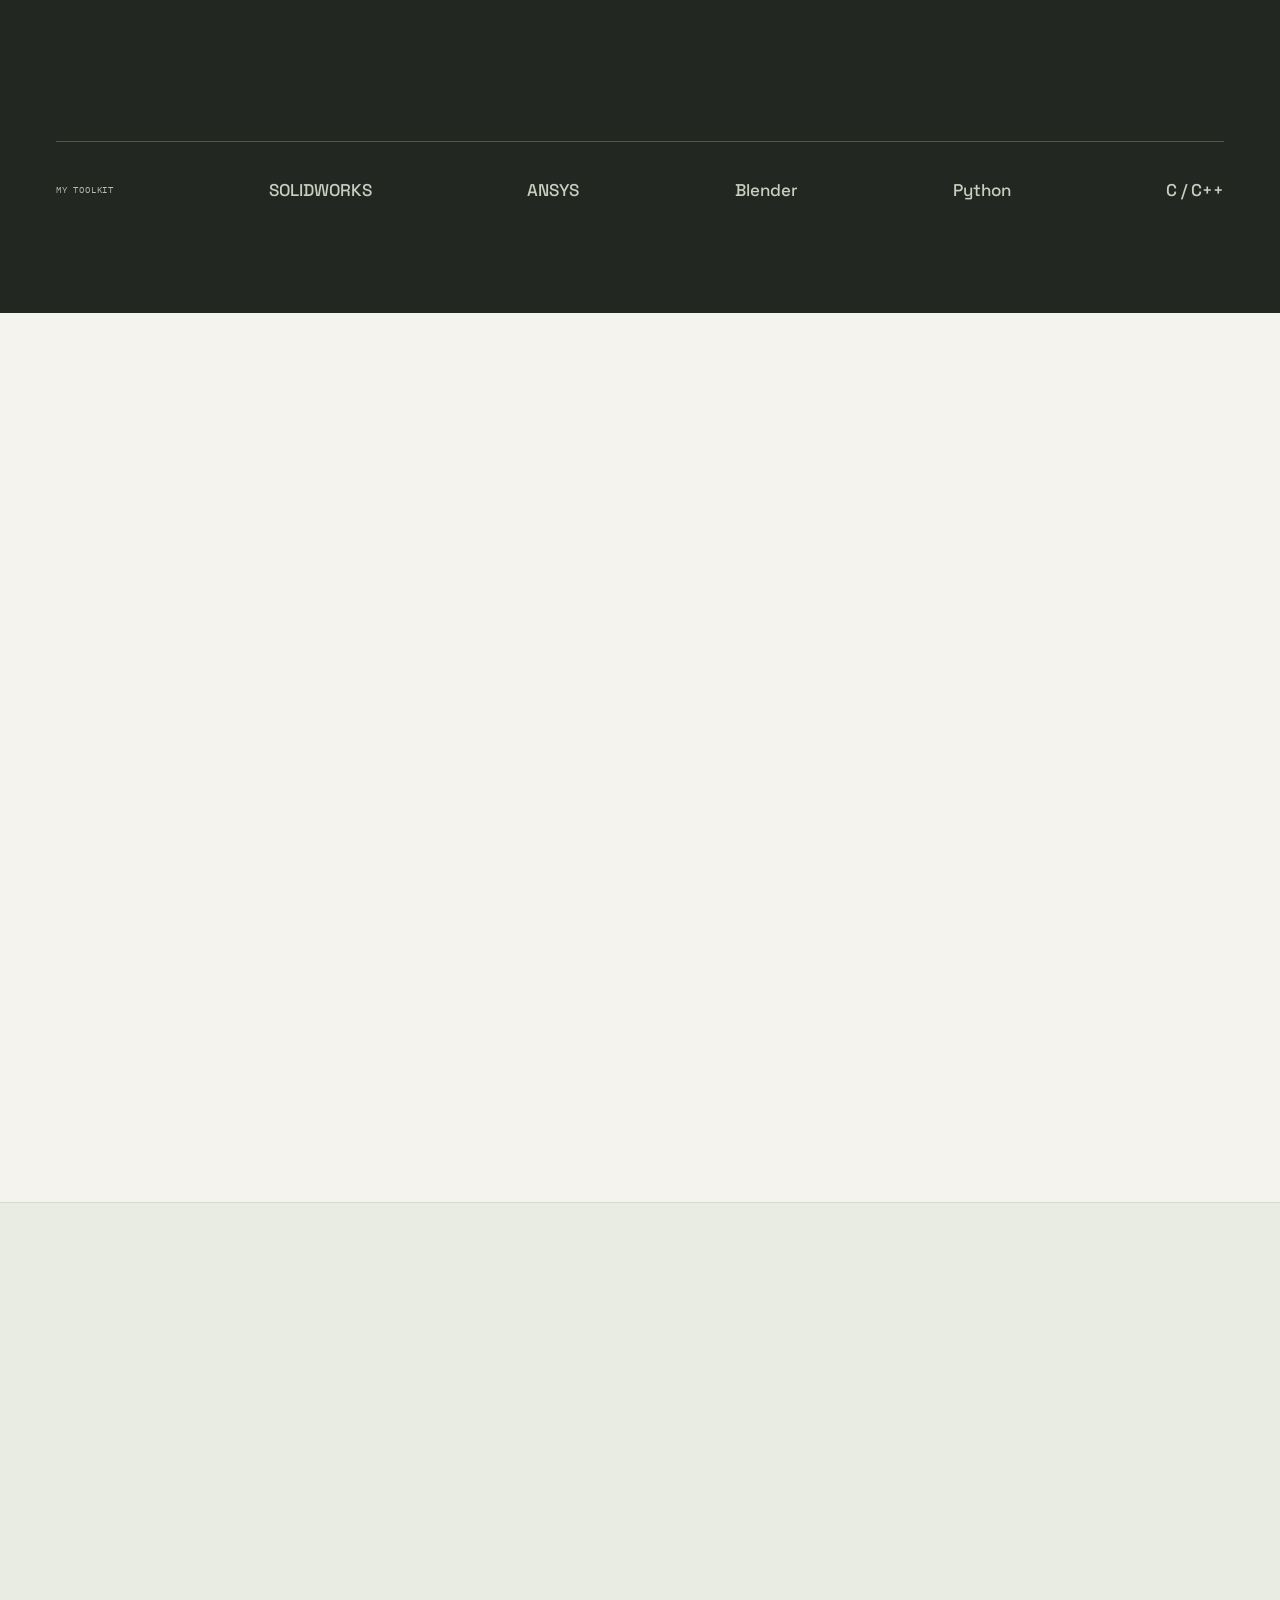
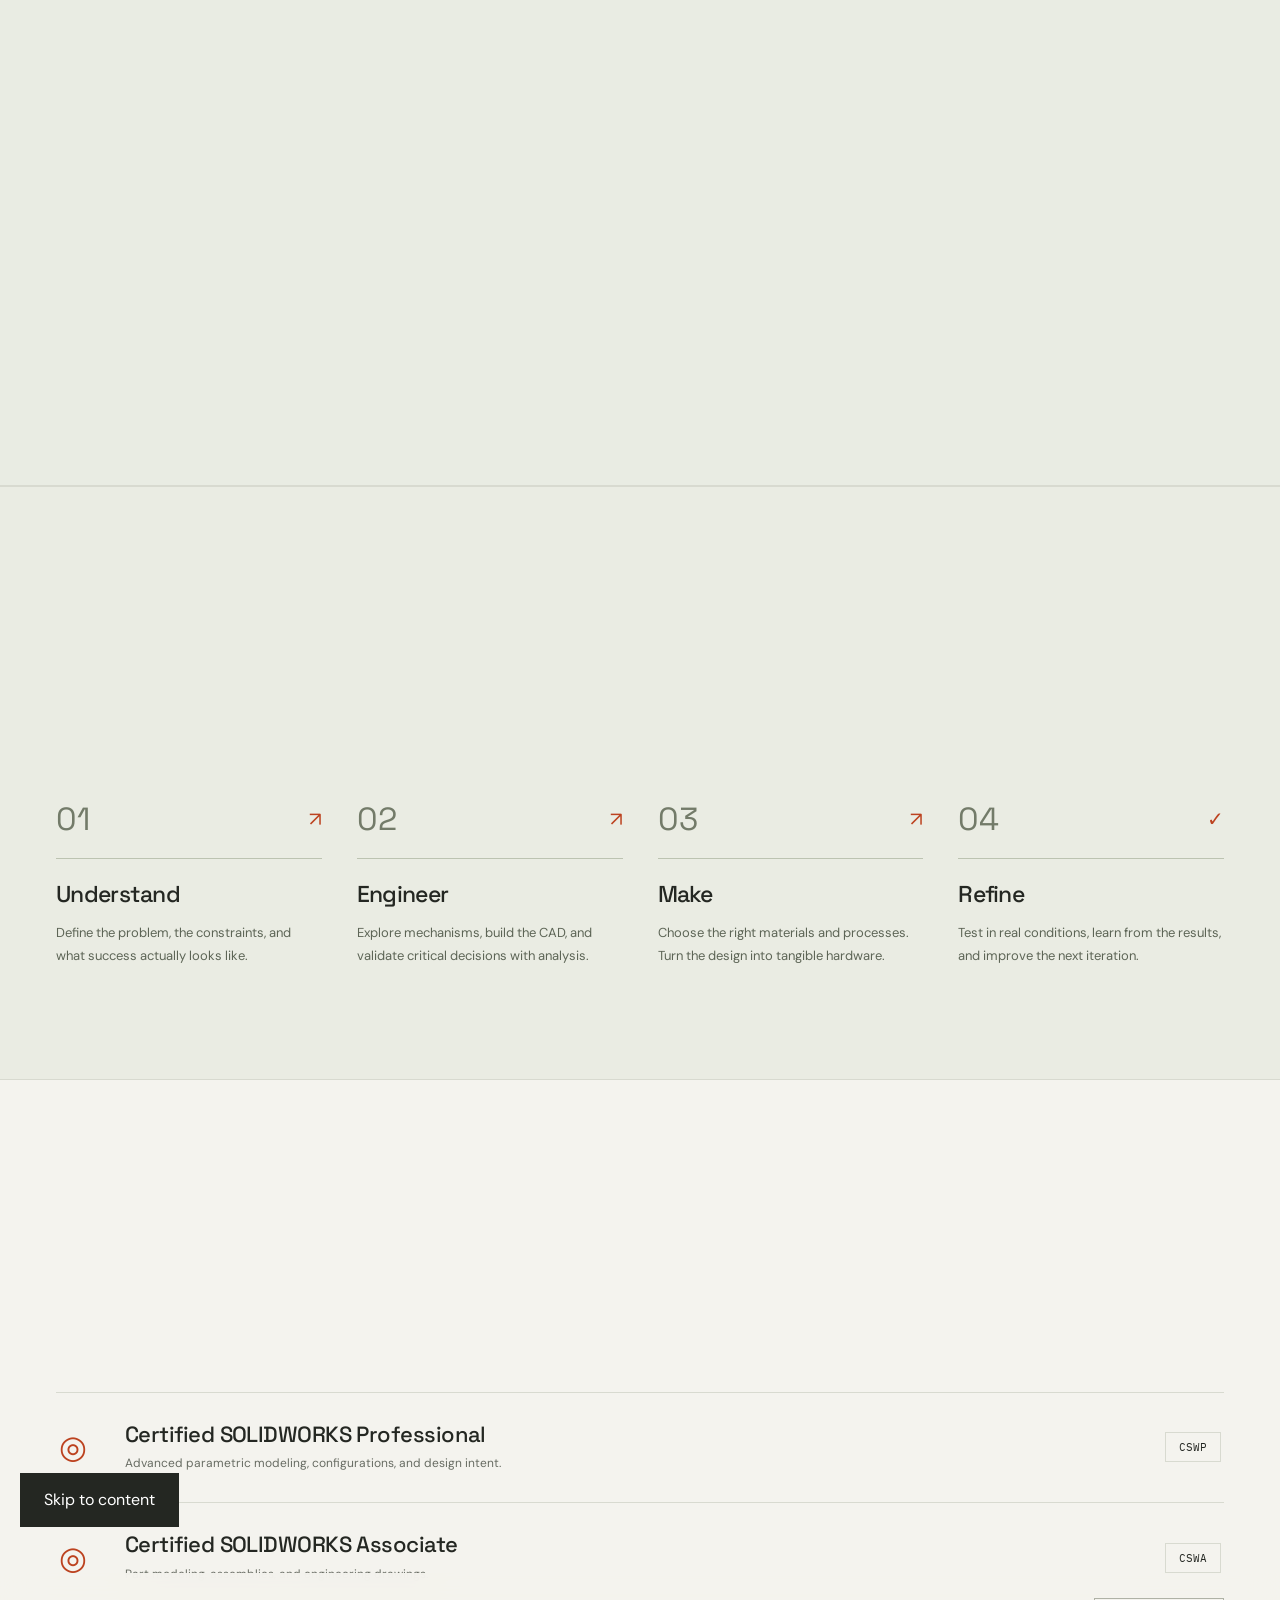
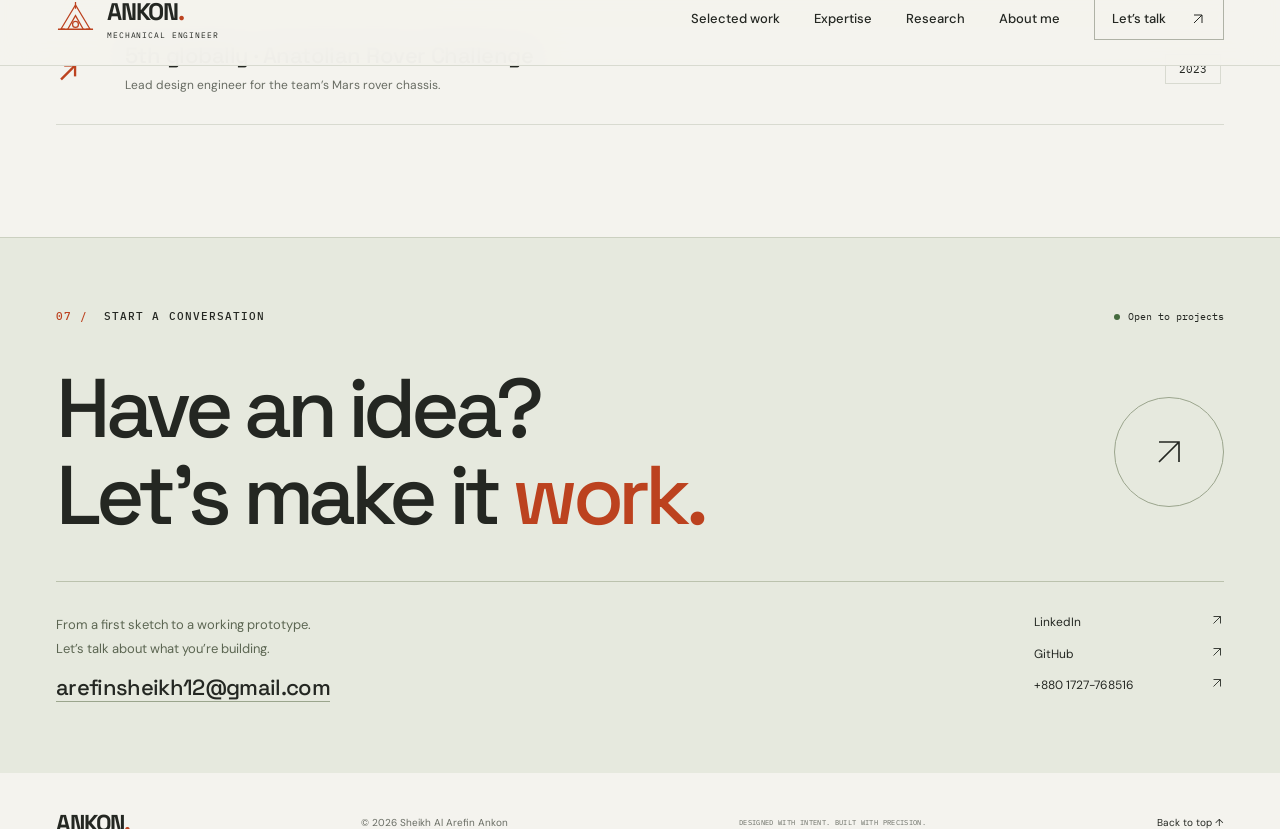
==== commit 3c67e529: "Version static assets to refresh cached portfolio styles" ====
--- a/about.html
+++ b/about.html
@@ -8,5 +8,5 @@
 <title>About Ankon — Ankon</title>
 <meta http-equiv="refresh" content="0;url=index.html#about">
 <link rel="canonical" href="https://arefinsheikh123.github.io/My-Portfolio/#about">
-<link rel="stylesheet" href="css/styles.css">
+<link rel="stylesheet" href="css/styles.css?v=2">
 </head><body><main class="section shell"><p class="eyebrow">ANKON / MECHANICAL ENGINEER</p><h1>About Ankon</h1><p>This section is now part of the main portfolio.</p><a class="button button-dark" href="index.html#about">Continue to about ankon →</a></main></body></html>
